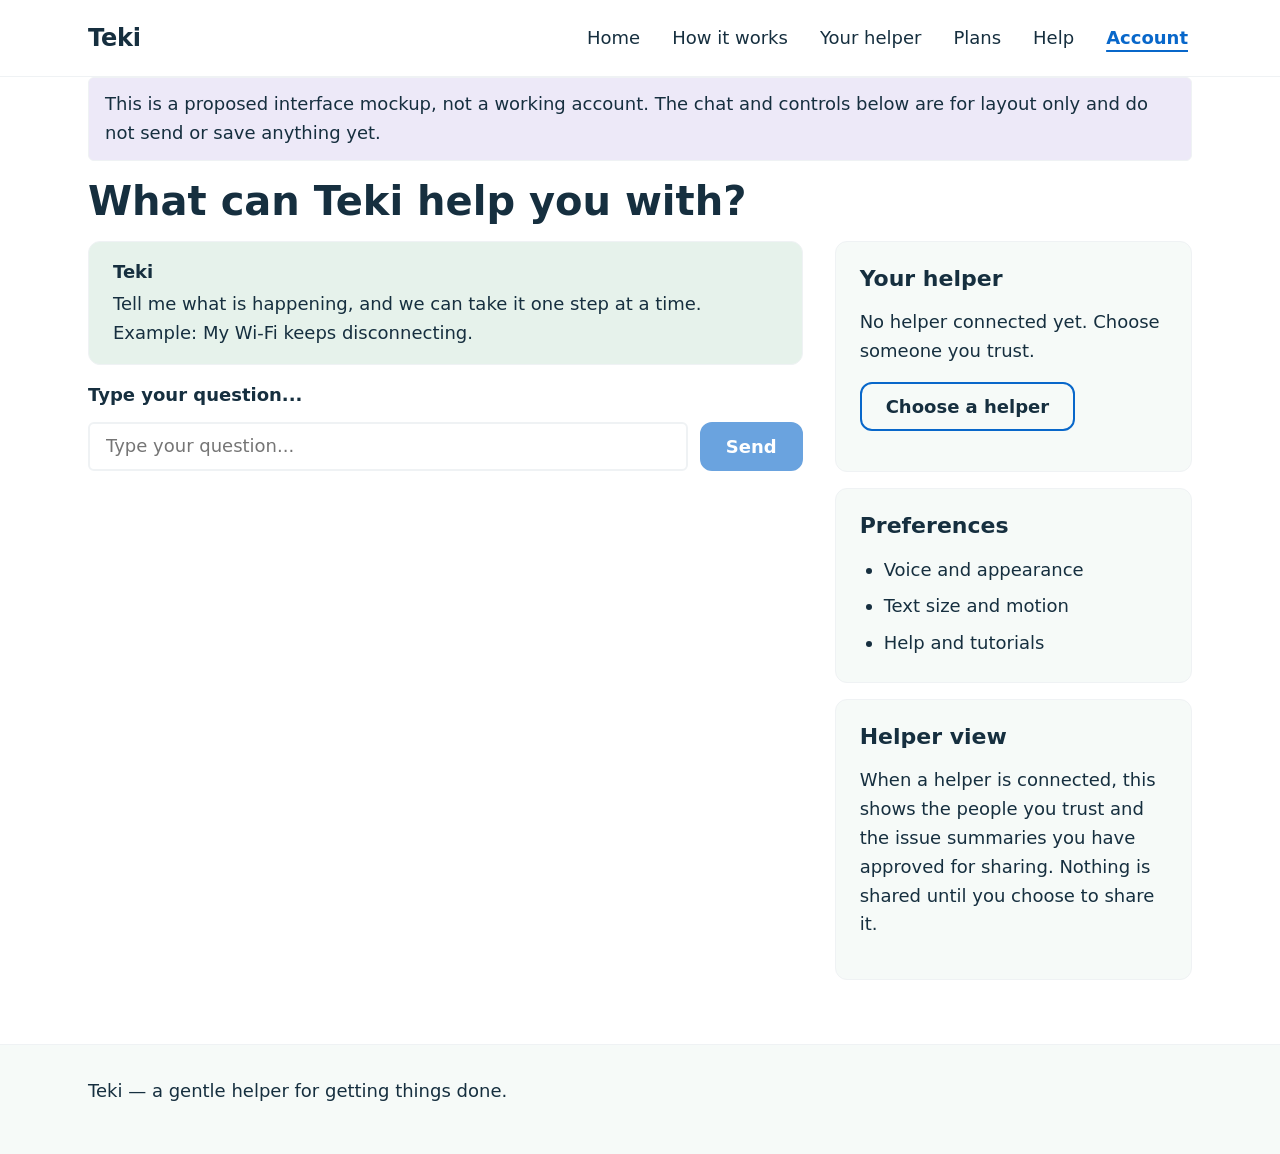
==== app.html @ 8a739b8d "feat: add signed-in mockup app.html with chat, helper panel, and preferences" ====
<!DOCTYPE html>
<html lang="en">
<head>
  <meta charset="utf-8">
  <meta name="viewport" content="width=device-width, initial-scale=1">
  <title>Account — Teki</title>
  <link rel="stylesheet" href="styles.css">
</head>
<body>
  <a class="skip-link" href="#main">Skip to content</a>
  <header class="site-header">
    <div class="container">
      <a class="brand" href="index.html">Teki</a>
      <nav class="nav" aria-label="Main">
        <a href="index.html">Home</a>
        <a href="how-it-works.html">How it works</a>
        <a href="your-helper.html">Your helper</a>
        <a href="plans.html">Plans</a>
        <a href="help.html">Help</a>
        <a href="app.html" class="active" aria-current="page">Account</a>
      </nav>
    </div>
  </header>

  <main id="main">
    <section class="container" aria-label="Mockup notice">
      <p class="notice" role="note">This is a proposed interface mockup, not a working account. The chat and controls below are for layout only and do not send or save anything yet.</p>
    </section>

    <section class="container" aria-labelledby="workspace-title">
      <h1 id="workspace-title">What can Teki help you with?</h1>

      <div class="app-layout">
        <div class="chat" aria-labelledby="chat-title">
          <h2 id="chat-title" class="visually-hidden">Chat with Teki</h2>

          <div class="chat-bubble" role="group" aria-label="Message from Teki">
            <p class="chat-from">Teki</p>
            <p>Tell me what is happening, and we can take it one step at a time. Example: My Wi-Fi keeps disconnecting.</p>
          </div>

          <form class="chat-input" aria-label="Send a message to Teki (mockup)">
            <label for="chat-message">Type your question...</label>
            <input type="text" id="chat-message" name="chat-message" placeholder="Type your question..." disabled>
            <button type="button" class="btn btn-primary" disabled>Send</button>
          </form>
        </div>

        <aside class="app-side" aria-labelledby="side-title">
          <h2 id="side-title" class="visually-hidden">Your account</h2>

          <div class="panel" aria-labelledby="helper-title">
            <h3 id="helper-title">Your helper</h3>
            <p>No helper connected yet. Choose someone you trust.</p>
            <p><button type="button" class="btn btn-secondary">Choose a helper</button></p>
          </div>

          <div class="panel" aria-labelledby="prefs-title">
            <h3 id="prefs-title">Preferences</h3>
            <ul class="prefs-list">
              <li>Voice and appearance</li>
              <li>Text size and motion</li>
              <li>Help and tutorials</li>
            </ul>
          </div>

          <div class="panel" aria-labelledby="helper-view-title">
            <h3 id="helper-view-title">Helper view</h3>
            <p>When a helper is connected, this shows the people you trust and the issue summaries you have approved for sharing. Nothing is shared until you choose to share it.</p>
          </div>
        </aside>
      </div>
    </section>
  </main>

  <footer class="site-footer">
    <div class="container">
      <p>Teki &mdash; a gentle helper for getting things done.</p>
    </div>
  </footer>

  <script src="main.js"></script>
</body>
</html>
---- styles.css ----
/* ==========================================================================
   Teki — shared styles
   Hand-authored, no build step. Palette sampled from the proposal PDF.
   ========================================================================== */

/* ---- Design tokens ------------------------------------------------------ */
:root {
  /* Palette */
  --ink: #162f3f;
  --blue: #0867ca;
  --bg: #ffffff;
  --bg-soft: #f6faf8;
  --card-mint: #e6f2eb;
  --card-lavender: #ede9f8;
  --card-blue: #e8f2fb;
  --card-grey: #eff2f4;

  /* Spacing scale */
  --space-1: 0.25rem;
  --space-2: 0.5rem;
  --space-3: 0.75rem;
  --space-4: 1rem;
  --space-5: 1.5rem;
  --space-6: 2rem;
  --space-7: 3rem;
  --space-8: 4rem;

  /* Radius */
  --radius-sm: 6px;
  --radius: 12px;
  --radius-lg: 20px;

  /* Elevation */
  --shadow: 0 1px 2px rgba(22, 47, 63, 0.06), 0 6px 18px rgba(22, 47, 63, 0.08);
  --shadow-hover: 0 2px 4px rgba(22, 47, 63, 0.08), 0 12px 28px rgba(22, 47, 63, 0.14);

  /* Layout */
  --maxw: 72rem;
}

/* ---- Reset / base ------------------------------------------------------- */
*,
*::before,
*::after {
  box-sizing: border-box;
}

html {
  -webkit-text-size-adjust: 100%;
}

body {
  margin: 0;
  font-family: system-ui, -apple-system, "Segoe UI", Roboto, Helvetica, Arial,
    sans-serif;
  font-size: 1.125rem;
  line-height: 1.6;
  color: var(--ink);
  background: var(--bg);
}

img,
svg {
  max-width: 100%;
  height: auto;
}

/* Headings — clear descending scale */
h1,
h2,
h3,
h4 {
  line-height: 1.2;
  color: var(--ink);
  margin: 0 0 var(--space-4);
}

h1 {
  font-size: 2.5rem;
}

h2 {
  font-size: 1.875rem;
}

h3 {
  font-size: 1.375rem;
}

h4 {
  font-size: 1.125rem;
}

p {
  margin: 0 0 var(--space-4);
}

a {
  color: var(--blue);
}

/* Shared content width wrapper */
.container {
  width: 100%;
  max-width: var(--maxw);
  margin-inline: auto;
  padding-inline: var(--space-5);
}

/* ---- Skip link ---------------------------------------------------------- */
.skip-link {
  position: absolute;
  left: -9999px;
  top: 0;
  z-index: 1000;
  padding: var(--space-3) var(--space-4);
  background: var(--blue);
  color: #ffffff;
  border-radius: 0 0 var(--radius-sm) 0;
  text-decoration: none;
  font-weight: 600;
}

.skip-link:focus {
  left: 0;
}

/* ---- Header / nav ------------------------------------------------------- */
.site-header {
  border-bottom: 1px solid var(--card-grey);
  background: var(--bg);
}

.site-header .container {
  display: flex;
  flex-wrap: wrap;
  align-items: center;
  gap: var(--space-4) var(--space-6);
  padding-block: var(--space-4);
}

.brand {
  font-size: 1.5rem;
  font-weight: 700;
  color: var(--ink);
  text-decoration: none;
  letter-spacing: -0.01em;
}

.nav {
  display: flex;
  flex-wrap: wrap;
  align-items: center;
  gap: var(--space-2) var(--space-5);
  margin-left: auto;
}

.nav a {
  display: inline-flex;
  align-items: center;
  min-height: 44px;
  padding: var(--space-1) var(--space-1);
  color: var(--ink);
  text-decoration: none;
  font-weight: 500;
}

.nav a:hover {
  color: var(--blue);
}

.nav a.active {
  color: var(--blue);
  font-weight: 700;
  text-decoration: underline;
  text-underline-offset: 6px;
  text-decoration-thickness: 2px;
}

/* ---- Footer ------------------------------------------------------------- */
.site-footer {
  margin-top: var(--space-8);
  border-top: 1px solid var(--card-grey);
  background: var(--bg-soft);
  color: var(--ink);
}

.site-footer .container {
  padding-block: var(--space-6);
}

/* ---- Buttons ------------------------------------------------------------ */
.btn {
  display: inline-flex;
  align-items: center;
  justify-content: center;
  min-height: 44px;
  min-width: 44px;
  padding: var(--space-3) var(--space-5);
  border: 2px solid transparent;
  border-radius: var(--radius);
  font: inherit;
  font-weight: 600;
  line-height: 1.2;
  text-decoration: none;
  cursor: pointer;
  background: var(--card-grey);
  color: var(--ink);
}

.btn-primary {
  background: var(--blue);
  border-color: var(--blue);
  color: #ffffff; /* white on #0867ca ~5.3:1 — passes AA */
}

.btn-primary:hover {
  background: #0a5bb0;
  border-color: #0a5bb0;
}

.btn-secondary {
  background: transparent;
  border-color: var(--blue);
  color: var(--ink);
}

.btn-secondary:hover {
  background: var(--card-blue);
}

.btn[disabled],
.btn[aria-disabled="true"] {
  opacity: 0.6;
  cursor: not-allowed;
}

/* ---- Cards -------------------------------------------------------------- */
.card {
  padding: var(--space-5);
  border-radius: var(--radius);
  background: var(--card-grey);
  box-shadow: var(--shadow);
  transition: transform 0.15s ease, box-shadow 0.15s ease;
}

.card--mint {
  background: var(--card-mint);
}

.card--lavender {
  background: var(--card-lavender);
}

.card--blue {
  background: var(--card-blue);
}

.card--grey {
  background: var(--card-grey);
}

.card:hover,
.card:focus-within {
  transform: translateY(-3px);
  box-shadow: var(--shadow-hover);
}

/* ---- Panels (side-by-side helper layout) -------------------------------- */
.panel-group {
  display: grid;
  grid-template-columns: repeat(auto-fit, minmax(16rem, 1fr));
  gap: var(--space-5);
}

.panel {
  padding: var(--space-5);
  border-radius: var(--radius);
  background: var(--bg-soft);
  border: 1px solid var(--card-grey);
}

/* ---- Steps (ordered walkthrough) ---------------------------------------- */
.steps {
  list-style: none;
  counter-reset: step;
  margin: 0;
  padding: 0;
  display: grid;
  gap: var(--space-5);
}

.steps > li {
  counter-increment: step;
  position: relative;
  padding-left: calc(var(--space-7) + var(--space-2));
}

.steps > li::before {
  content: counter(step);
  position: absolute;
  left: 0;
  top: 0;
  width: var(--space-7);
  height: var(--space-7);
  display: inline-flex;
  align-items: center;
  justify-content: center;
  border-radius: 50%;
  background: var(--blue);
  color: #ffffff;
  font-weight: 700;
}

/* ---- Plan cards --------------------------------------------------------- */
.plan-grid {
  display: grid;
  grid-template-columns: repeat(auto-fit, minmax(16rem, 1fr));
  gap: var(--space-5);
}

.plan-card {
  padding: var(--space-6);
  border-radius: var(--radius-lg);
  background: var(--bg-soft);
  border: 1px solid var(--card-grey);
  box-shadow: var(--shadow);
  display: flex;
  flex-direction: column;
  gap: var(--space-3);
}

/* ---- Topic grid (help topics) ------------------------------------------- */
.topic-grid {
  display: grid;
  grid-template-columns: repeat(auto-fit, minmax(14rem, 1fr));
  gap: var(--space-4);
}

/* ---- Media placeholder (animation / video box) -------------------------- */
.media-placeholder {
  display: flex;
  flex-direction: column;
  align-items: center;
  justify-content: center;
  gap: var(--space-3);
  min-height: 16rem;
  padding: var(--space-5);
  border-radius: var(--radius);
  background: var(--card-blue);
  border: 2px dashed var(--blue);
  text-align: center;
}

/* Animated state — motion only runs when reduced motion is NOT requested */
.media-placeholder.playing {
  animation: teki-pulse 1.6s ease-in-out infinite;
}

@keyframes teki-pulse {
  0%,
  100% {
    transform: scale(1);
  }
  50% {
    transform: scale(1.03);
  }
}

/* ---- Eyebrow label (section kicker) ------------------------------------- */
.eyebrow {
  margin-bottom: var(--space-2);
  font-size: 0.875rem;
  font-weight: 700;
  letter-spacing: 0.08em;
  text-transform: uppercase;
  color: var(--blue);
}

/* ---- Mockup notice ------------------------------------------------------ */
.notice {
  padding: var(--space-3) var(--space-4);
  border-radius: var(--radius-sm);
  background: var(--card-lavender);
  border: 1px solid var(--card-grey);
}

/* ---- App (signed-in mockup) layout -------------------------------------- */
.app-layout {
  display: grid;
  grid-template-columns: minmax(0, 2fr) minmax(16rem, 1fr);
  gap: var(--space-6);
  align-items: start;
}

.chat {
  display: grid;
  gap: var(--space-4);
}

.chat-bubble {
  padding: var(--space-4) var(--space-5);
  border-radius: var(--radius);
  background: var(--card-mint);
  border: 1px solid var(--card-grey);
}

.chat-from {
  margin-bottom: var(--space-1);
  font-weight: 700;
}

.chat-bubble p:last-child {
  margin-bottom: 0;
}

.chat-input {
  display: flex;
  flex-wrap: wrap;
  align-items: center;
  gap: var(--space-3);
}

.chat-input label {
  flex-basis: 100%;
  font-weight: 600;
}

.chat-input input {
  flex: 1 1 14rem;
  min-height: 44px;
  padding: var(--space-2) var(--space-4);
  font: inherit;
  color: var(--ink);
  background: var(--bg);
  border: 2px solid var(--card-grey);
  border-radius: var(--radius-sm);
}

.app-side {
  display: grid;
  gap: var(--space-4);
}

.prefs-list {
  margin: 0;
  padding-left: var(--space-5);
  display: grid;
  gap: var(--space-2);
}

/* ---- Visually hidden (available to assistive tech) ---------------------- */
.visually-hidden {
  position: absolute;
  width: 1px;
  height: 1px;
  margin: -1px;
  padding: 0;
  border: 0;
  overflow: hidden;
  clip: rect(0 0 0 0);
  clip-path: inset(50%);
  white-space: nowrap;
}

/* ---- Accessibility: focus -------------------------------------------------
   Visible focus indicator. Never removed without a visible replacement. */
:focus-visible {
  outline: 3px solid var(--blue);
  outline-offset: 2px;
  border-radius: var(--radius-sm);
}

/* ---- Reduced motion ----------------------------------------------------- */
@media (prefers-reduced-motion: reduce) {
  *,
  *::before,
  *::after {
    animation-duration: 0.001ms !important;
    animation-iteration-count: 1 !important;
    transition-duration: 0.001ms !important;
    scroll-behavior: auto !important;
  }

  /* Even when the playing class is applied, keep the box motionless. */
  .media-placeholder.playing {
    animation: none !important;
    transform: none !important;
  }
}

/* ---- Responsive: single column on small screens ------------------------- */
@media (max-width: 640px) {
  h1 {
    font-size: 2rem;
  }

  h2 {
    font-size: 1.5rem;
  }

  .site-header .container {
    flex-direction: column;
    align-items: flex-start;
  }

  .nav {
    margin-left: 0;
    flex-direction: column;
    align-items: flex-start;
    width: 100%;
  }

  .app-layout,
  .panel-group,
  .plan-grid,
  .topic-grid {
    grid-template-columns: 1fr;
  }
}
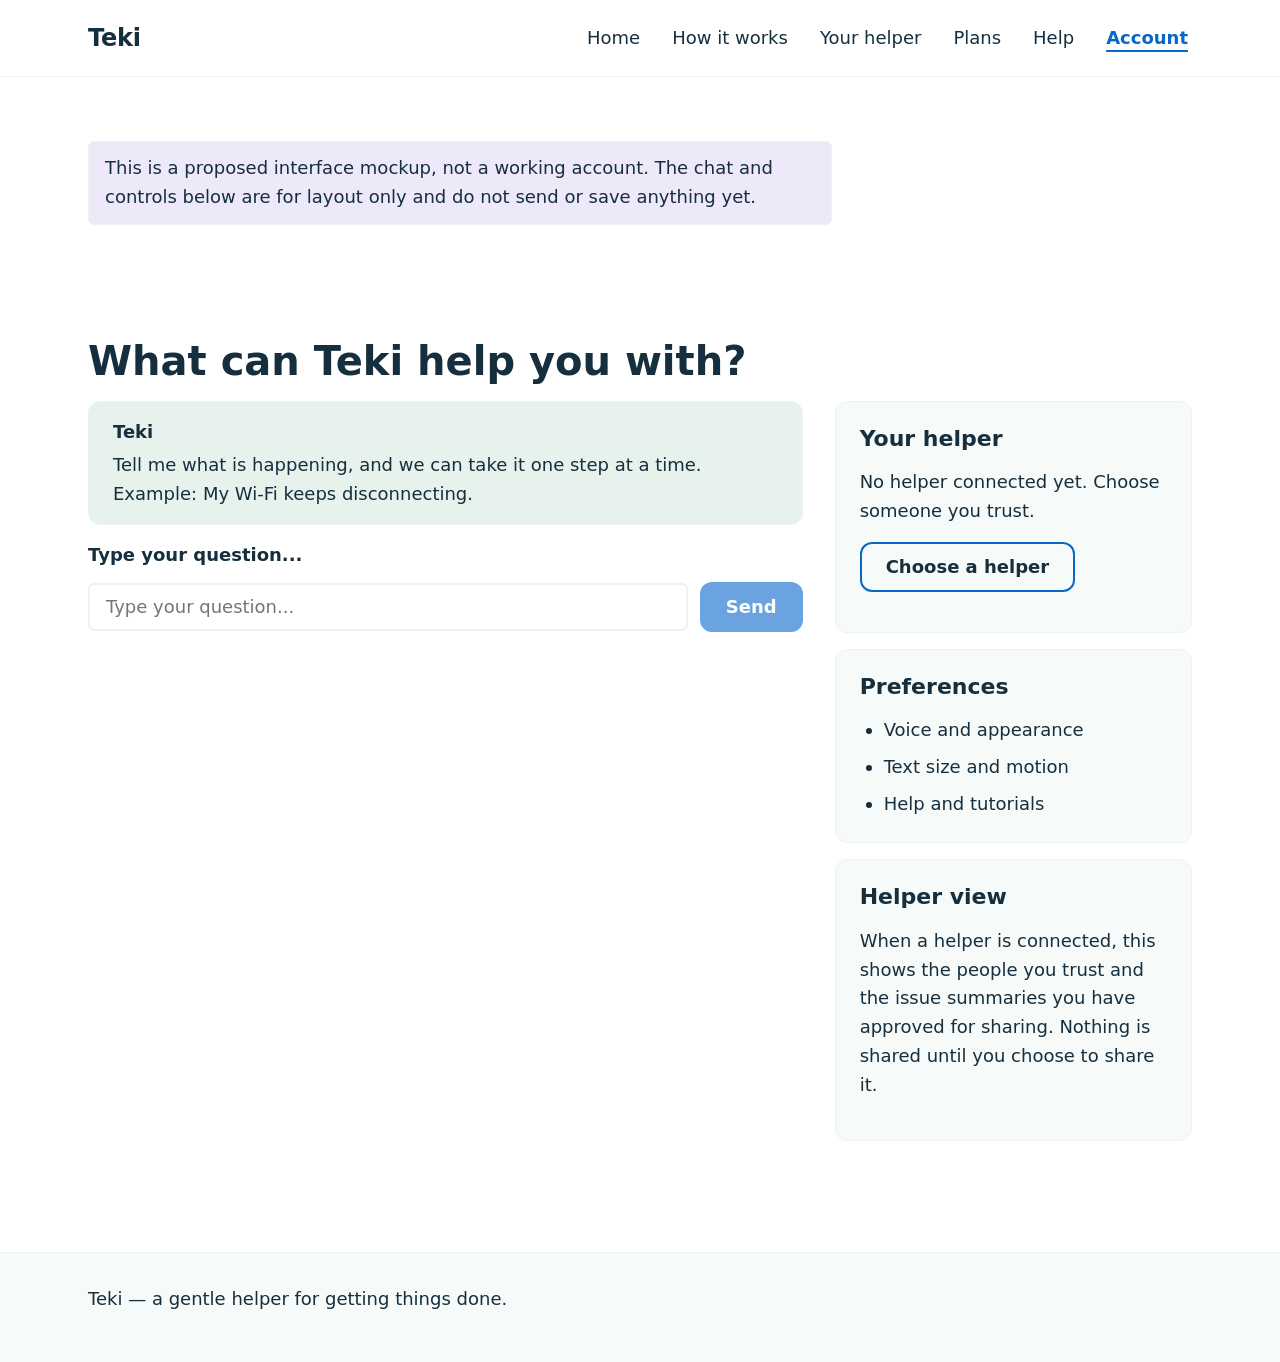
==== commit b3af6816: "feat: Apple-like visual polish — sticky frosted nav, scroll reveal, interactive cards Visual-only pa" ====
--- a/app.html
+++ b/app.html
@@ -23,11 +23,11 @@
   </header>
 
   <main id="main">
-    <section class="container" aria-label="Mockup notice">
+    <section class="container reveal" aria-label="Mockup notice">
       <p class="notice" role="note">This is a proposed interface mockup, not a working account. The chat and controls below are for layout only and do not send or save anything yet.</p>
     </section>
 
-    <section class="container" aria-labelledby="workspace-title">
+    <section class="container reveal" aria-labelledby="workspace-title">
       <h1 id="workspace-title">What can Teki help you with?</h1>
 
       <div class="app-layout">
--- a/styles.css
+++ b/styles.css
@@ -10,9 +10,17 @@
   --blue: #0867ca;
   --bg: #ffffff;
   --bg-soft: #f6faf8;
-  --card-mint: #e6f2eb;
-  --card-lavender: #ede9f8;
-  --card-blue: #e8f2fb;
+
+  /* Soft tints — still used for subtle surfaces (chat bubble, media box, etc.) */
+  --tint-mint: #e6f2eb;
+  --tint-lavender: #ede9f8;
+  --tint-blue: #e8f2fb;
+
+  /* Card colors — same pastel hues, a touch richer/more opaque than the
+     original near-white tints. Dark ink text keeps strong AA contrast. */
+  --card-mint: #a6d6bd;
+  --card-lavender: #c3b6ea;
+  --card-blue: #a9d1f0;
   --card-grey: #eff2f4;
 
   /* Spacing scale */
@@ -36,6 +44,17 @@
 
   /* Layout */
   --maxw: 72rem;
+
+  /* Motion & polish (additive — the calm base look is preserved) */
+  --ease-out: cubic-bezier(0.22, 1, 0.36, 1);
+  --ease-soft: cubic-bezier(0.4, 0, 0.2, 1);
+  --reveal-y: 20px;
+  --reveal-dur: 0.6s;
+  --radius-xl: 28px;
+  --shadow-lg: 0 2px 6px rgba(22, 47, 63, 0.07),
+    0 18px 40px rgba(22, 47, 63, 0.12);
+  --header-h: 4.25rem;
+  --display: clamp(2.25rem, 5vw + 1rem, 3.5rem);
 }
 
 /* ---- Reset / base ------------------------------------------------------- */
@@ -47,6 +66,7 @@
 
 html {
   -webkit-text-size-adjust: 100%;
+  scroll-behavior: smooth;
 }
 
 body {
@@ -97,6 +117,34 @@
 
 a {
   color: var(--blue);
+}
+
+/* ---- Vertical rhythm & readable measure --------------------------------- */
+main > section {
+  padding-block: var(--space-7);
+}
+
+/* The first section on each page (hero) gets extra breathing room. */
+main > section:first-child {
+  padding-block: var(--space-8) var(--space-7);
+}
+
+/* Comfortable line length for body copy (grids are left untouched). */
+main > section > p {
+  max-width: 65ch;
+}
+
+/* Larger, tighter display headline on the page hero. */
+main > section:first-child h1 {
+  font-size: var(--display);
+  letter-spacing: -0.02em;
+}
+
+/* Calm, slightly larger supporting line directly under the hero headline. */
+main > section:first-child h1 + p {
+  font-size: 1.25rem;
+  max-width: 60ch;
+  color: var(--ink);
 }
 
 /* Shared content width wrapper */
@@ -127,8 +175,33 @@
 
 /* ---- Header / nav ------------------------------------------------------- */
 .site-header {
+  position: sticky;
+  top: 0;
+  z-index: 100;
   border-bottom: 1px solid var(--card-grey);
+  /* Solid fallback first for browsers without backdrop-filter. */
   background: var(--bg);
+  transition: box-shadow 0.25s var(--ease-soft),
+    border-color 0.25s var(--ease-soft);
+}
+
+/* Frosted-glass treatment only where backdrop-filter is supported. */
+@supports ((-webkit-backdrop-filter: blur(1px)) or (backdrop-filter: blur(1px))) {
+  .site-header {
+    background: rgba(255, 255, 255, 0.72);
+    -webkit-backdrop-filter: blur(12px);
+    backdrop-filter: blur(12px);
+  }
+}
+
+.site-header.scrolled {
+  border-bottom-color: rgba(22, 47, 63, 0.12);
+  box-shadow: 0 6px 20px rgba(22, 47, 63, 0.08);
+}
+
+/* In-page anchors (incl. the skip link target) land below the sticky bar. */
+#main {
+  scroll-margin-top: calc(var(--header-h) + var(--space-4));
 }
 
 .site-header .container {
@@ -206,6 +279,14 @@
   cursor: pointer;
   background: var(--card-grey);
   color: var(--ink);
+  transition: transform 0.15s var(--ease-out),
+    box-shadow 0.2s var(--ease-out), background 0.2s var(--ease-out),
+    border-color 0.2s var(--ease-out);
+}
+
+.btn:hover {
+  transform: translateY(-1px);
+  box-shadow: var(--shadow);
 }
 
 .btn-primary {
@@ -226,7 +307,7 @@
 }
 
 .btn-secondary:hover {
-  background: var(--card-blue);
+  background: var(--tint-blue);
 }
 
 .btn[disabled],
@@ -237,11 +318,17 @@
 
 /* ---- Cards -------------------------------------------------------------- */
 .card {
-  padding: var(--space-5);
-  border-radius: var(--radius);
+  position: relative;
+  overflow: hidden;
+  display: flex;
+  flex-direction: column;
+  min-height: 12.5rem;
+  padding: var(--space-6);
+  border-radius: var(--radius-lg);
   background: var(--card-grey);
   box-shadow: var(--shadow);
-  transition: transform 0.15s ease, box-shadow 0.15s ease;
+  transition: transform 0.2s var(--ease-out),
+    box-shadow 0.25s var(--ease-out), background-color 0.25s var(--ease-out);
 }
 
 .card--mint {
@@ -262,8 +349,46 @@
 
 .card:hover,
 .card:focus-within {
-  transform: translateY(-3px);
-  box-shadow: var(--shadow-hover);
+  transform: translateY(-4px);
+  box-shadow: var(--shadow-lg);
+}
+
+/* Push the "Learn more" affordance to the bottom so cards line up. */
+.card > :last-child {
+  margin-top: auto;
+}
+
+/* ---- Stretched-link affordance (single clickable card) ------------------ */
+.card__link {
+  position: static;
+  margin-bottom: 0;
+  display: inline-flex;
+  align-items: center;
+  gap: 0.35em;
+  font-weight: 600;
+  /* --ink keeps AA contrast on all three card colors; underline marks it. */
+  color: var(--ink);
+  text-decoration: underline;
+  text-underline-offset: 4px;
+}
+
+.card__link .arrow {
+  /* Inherit --ink from the label so the whole affordance meets AA on every
+     card color; the nudge on hover is a transform, independent of color. */
+  color: inherit;
+  transition: transform 0.2s var(--ease-out);
+}
+
+.card:hover .card__link .arrow,
+.card:focus-within .card__link .arrow {
+  transform: translateX(4px);
+}
+
+/* The single <a> covers the whole card surface. */
+.card__link::after {
+  content: "";
+  position: absolute;
+  inset: 0;
 }
 
 /* ---- Panels (side-by-side helper layout) -------------------------------- */
@@ -347,9 +472,31 @@
   min-height: 16rem;
   padding: var(--space-5);
   border-radius: var(--radius);
-  background: var(--card-blue);
+  background: var(--tint-blue);
   border: 2px dashed var(--blue);
   text-align: center;
+}
+
+/* ---- Responsive video embed (HeyGen intro) ----------------------------- */
+.video-embed {
+  position: relative;
+  width: 100%;
+  max-width: 640px;
+  margin-block: var(--space-5);
+  margin-inline: auto;
+  aspect-ratio: 16 / 9;
+  border-radius: var(--radius);
+  overflow: hidden;
+  box-shadow: var(--shadow);
+  background: var(--tint-blue);
+}
+
+.video-embed iframe {
+  position: absolute;
+  inset: 0;
+  width: 100%;
+  height: 100%;
+  border: 0;
 }
 
 /* Animated state — motion only runs when reduced motion is NOT requested */
@@ -381,7 +528,7 @@
 .notice {
   padding: var(--space-3) var(--space-4);
   border-radius: var(--radius-sm);
-  background: var(--card-lavender);
+  background: var(--tint-lavender);
   border: 1px solid var(--card-grey);
 }
 
@@ -401,7 +548,7 @@
 .chat-bubble {
   padding: var(--space-4) var(--space-5);
   border-radius: var(--radius);
-  background: var(--card-mint);
+  background: var(--tint-mint);
   border: 1px solid var(--card-grey);
 }
 
@@ -471,6 +618,38 @@
   border-radius: var(--radius-sm);
 }
 
+/* ---- Scroll reveal ------------------------------------------------------
+   Default (no-JS / unsupported) state is the FINAL visible state: .reveal has
+   no hidden styles here. Only when main.js adds `js-reveal` to <html> do the
+   targets start hidden and animate to visible via `is-visible`. */
+.reveal {
+  /* Intentionally empty by default — everything is visible without JS. */
+}
+
+html.js-reveal .reveal {
+  opacity: 0;
+  transform: translateY(var(--reveal-y));
+  transition: opacity var(--reveal-dur) var(--ease-out),
+    transform var(--reveal-dur) var(--ease-out);
+  will-change: opacity, transform;
+}
+
+html.js-reveal .reveal.is-visible {
+  opacity: 1;
+  transform: none;
+}
+
+/* Gentle stagger for grids of cards. */
+html.js-reveal .reveal.is-visible.reveal--d1 {
+  transition-delay: 0.08s;
+}
+html.js-reveal .reveal.is-visible.reveal--d2 {
+  transition-delay: 0.16s;
+}
+html.js-reveal .reveal.is-visible.reveal--d3 {
+  transition-delay: 0.24s;
+}
+
 /* ---- Reduced motion ----------------------------------------------------- */
 @media (prefers-reduced-motion: reduce) {
   *,
@@ -482,10 +661,43 @@
     scroll-behavior: auto !important;
   }
 
+  html {
+    scroll-behavior: auto !important;
+  }
+
   /* Even when the playing class is applied, keep the box motionless. */
   .media-placeholder.playing {
     animation: none !important;
     transform: none !important;
+  }
+
+  /* Reveal targets are always fully visible, with no transform/transition,
+     even if the JS hook class is present. */
+  html.js-reveal .reveal,
+  html.js-reveal .reveal.is-visible {
+    opacity: 1 !important;
+    transform: none !important;
+    transition: none !important;
+  }
+
+  /* Neutralize the card lift and arrow nudge. */
+  .card:hover,
+  .card:focus-within {
+    transform: none !important;
+  }
+  .card .card__link .arrow {
+    transition: none !important;
+    transform: none !important;
+  }
+
+  /* Neutralize the button lift. */
+  .btn:hover {
+    transform: none !important;
+  }
+
+  /* Suppress the header's shadow/border transition (end state is allowed). */
+  .site-header {
+    transition: none !important;
   }
 }
 
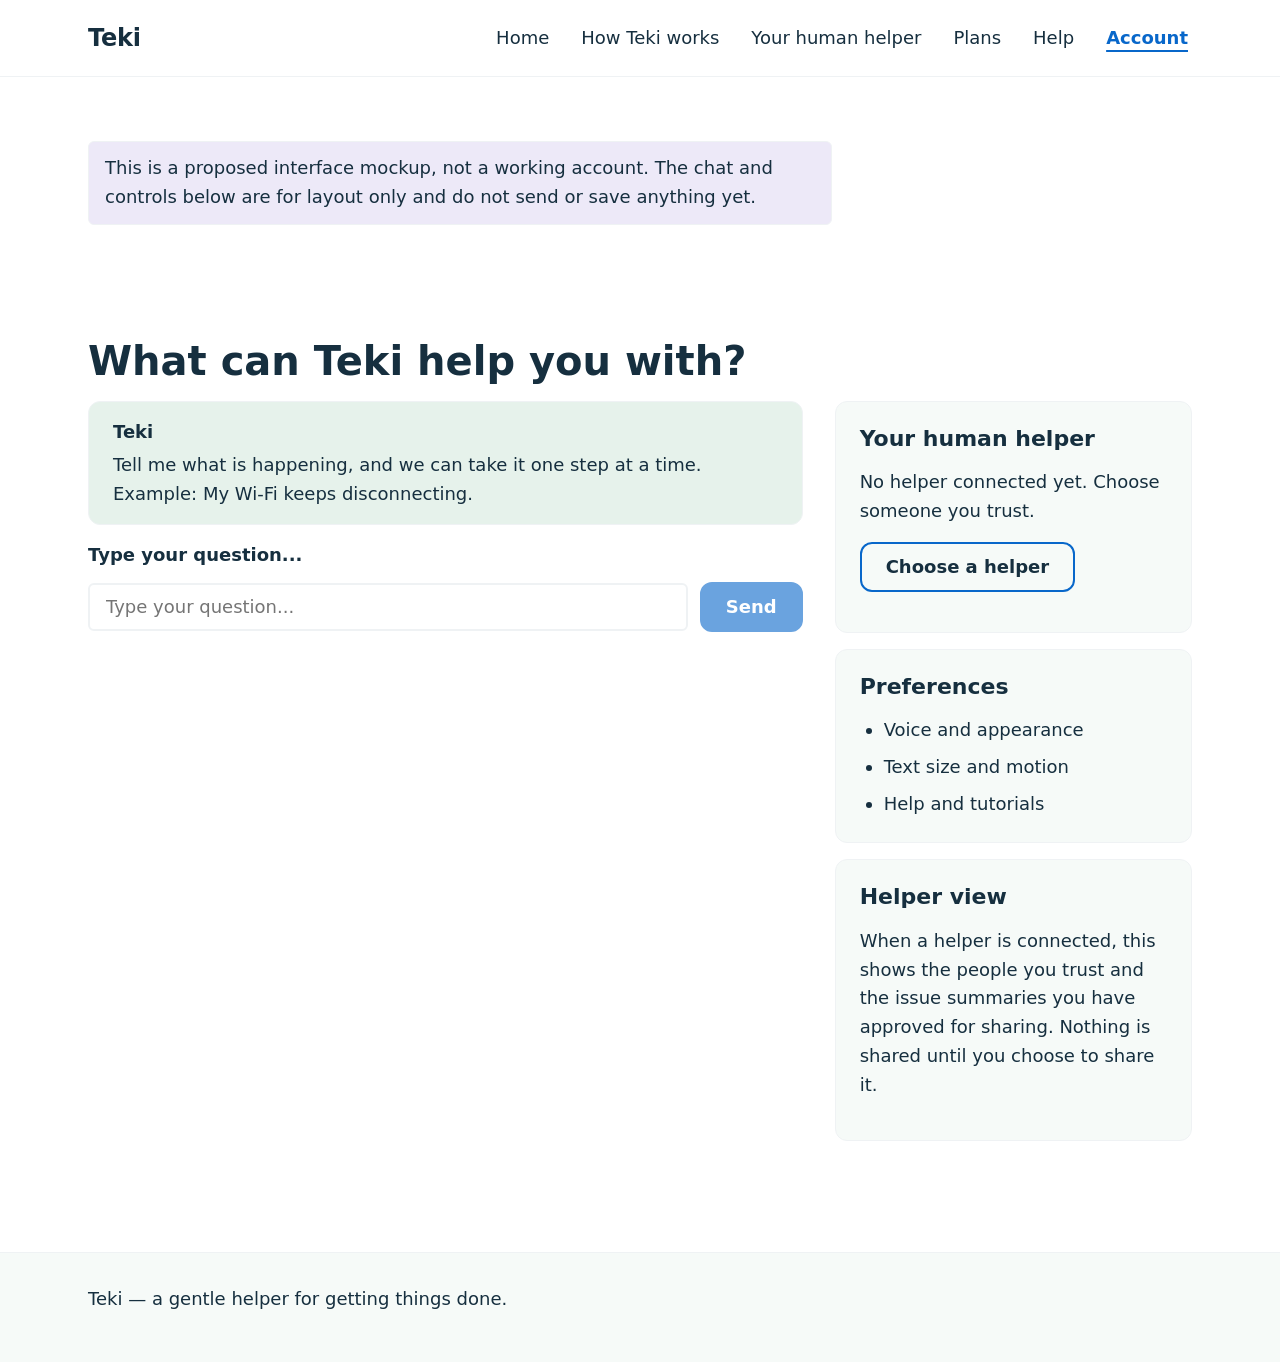
==== commit aab2ee62: "Update nav labels: How Teki works, Your human helper" ====
--- a/app.html
+++ b/app.html
@@ -13,8 +13,8 @@
       <a class="brand" href="index.html">Teki</a>
       <nav class="nav" aria-label="Main">
         <a href="index.html">Home</a>
-        <a href="how-it-works.html">How it works</a>
-        <a href="your-helper.html">Your helper</a>
+        <a href="how-it-works.html">How Teki works</a>
+        <a href="your-helper.html">Your human helper</a>
         <a href="plans.html">Plans</a>
         <a href="help.html">Help</a>
         <a href="app.html" class="active" aria-current="page">Account</a>
@@ -50,7 +50,7 @@
           <h2 id="side-title" class="visually-hidden">Your account</h2>
 
           <div class="panel" aria-labelledby="helper-title">
-            <h3 id="helper-title">Your helper</h3>
+            <h3 id="helper-title">Your human helper</h3>
             <p>No helper connected yet. Choose someone you trust.</p>
             <p><button type="button" class="btn btn-secondary">Choose a helper</button></p>
           </div>
--- a/styles.css
+++ b/styles.css
@@ -477,6 +477,62 @@
   text-align: center;
 }
 
+/* ---- Plans page two-column layout -------------------------------------- */
+.plans-layout {
+  display: grid;
+  grid-template-columns: minmax(0, 1fr) minmax(0, 1.4fr);
+  gap: var(--space-6);
+  align-items: start;
+  margin-top: var(--space-6);
+}
+
+.plan-label {
+  font-size: 0.875rem;
+  font-weight: 700;
+  letter-spacing: 0.06em;
+  text-transform: uppercase;
+  color: var(--blue);
+  margin-bottom: var(--space-2);
+}
+
+.plan-name {
+  font-size: 1.25rem;
+  margin-bottom: var(--space-2);
+}
+
+.plan-price-display {
+  font-size: 3rem;
+  font-weight: 800;
+  letter-spacing: -0.03em;
+  color: var(--ink);
+  margin-bottom: var(--space-4);
+  line-height: 1;
+}
+
+.why-price-panel {
+  padding: var(--space-6);
+  border-radius: var(--radius);
+  background: var(--bg-soft);
+  border: 1px solid var(--card-grey);
+}
+
+.why-price-panel h2 {
+  margin-bottom: var(--space-4);
+}
+
+.plan-faq-note {
+  margin-top: var(--space-5);
+  font-weight: 600;
+  color: var(--ink);
+  opacity: 0.7;
+}
+
+@media (max-width: 640px) {
+  .plans-layout {
+    grid-template-columns: 1fr;
+  }
+}
+
 /* ---- Responsive video embed (HeyGen intro) ----------------------------- */
 .video-embed {
   position: relative;
@@ -610,6 +666,295 @@
   white-space: nowrap;
 }
 
+/* ---- Inline SVG icon utility -------------------------------------------- */
+.icon {
+  width: 1.5rem;
+  height: 1.5rem;
+  flex: none;
+  stroke: currentColor;
+  fill: none;
+  stroke-width: 2;
+  stroke-linecap: round;
+  stroke-linejoin: round;
+}
+
+/* Icon slot above a card/panel heading. */
+.card__icon,
+.panel__icon {
+  display: inline-flex;
+  align-items: center;
+  justify-content: center;
+  width: 3rem;
+  height: 3rem;
+  margin-bottom: var(--space-3);
+  border-radius: var(--radius);
+  background: rgba(255, 255, 255, 0.55);
+  color: var(--ink);
+}
+
+.card__icon .icon,
+.panel__icon .icon {
+  width: 1.75rem;
+  height: 1.75rem;
+}
+
+/* ---- Iconic stepper (how-it-works) -------------------------------------- */
+.steps--iconic {
+  gap: var(--space-6);
+}
+
+.steps--iconic > li {
+  padding: var(--space-5) var(--space-5) var(--space-5)
+    calc(var(--space-7) + var(--space-5));
+  border-radius: var(--radius-lg);
+  background: var(--bg-soft);
+  border: 1px solid var(--card-grey);
+  box-shadow: var(--shadow);
+}
+
+.steps--iconic > li::before {
+  left: var(--space-5);
+  top: var(--space-5);
+}
+
+/* Per-step icon sits to the right of the badge, aligned with the heading. */
+.step__icon {
+  display: inline-flex;
+  align-items: center;
+  justify-content: center;
+  width: 2.5rem;
+  height: 2.5rem;
+  margin-bottom: var(--space-3);
+  border-radius: var(--radius);
+  background: var(--tint-blue);
+  color: var(--blue);
+}
+
+/* ---- Feature band (full-width soft mission panel) ----------------------- */
+.feature-band {
+  padding: var(--space-7);
+  border-radius: var(--radius-lg);
+  background: var(--tint-mint);
+}
+
+.feature-band > :last-child {
+  margin-bottom: 0;
+}
+
+/* ---- Timeline (connecting-line numbered stepper) ------------------------ */
+.timeline {
+  list-style: none;
+  counter-reset: tl;
+  margin: 0 0 var(--space-5);
+  padding: 0;
+  display: grid;
+  gap: var(--space-5);
+}
+
+.timeline > li {
+  counter-increment: tl;
+  position: relative;
+  padding-left: calc(var(--space-7) + var(--space-4));
+  min-height: var(--space-7);
+}
+
+.timeline > li::before {
+  content: counter(tl);
+  position: absolute;
+  left: 0;
+  top: 0;
+  z-index: 1;
+  width: var(--space-7);
+  height: var(--space-7);
+  display: inline-flex;
+  align-items: center;
+  justify-content: center;
+  border-radius: 50%;
+  background: var(--blue);
+  color: #ffffff; /* white on #0867ca ~5.5:1 — passes AA */
+  font-weight: 700;
+}
+
+/* Connecting vertical line between badges. */
+.timeline > li:not(:last-child)::after {
+  content: "";
+  position: absolute;
+  left: calc(var(--space-7) / 2 - 1px);
+  top: var(--space-7);
+  bottom: calc(var(--space-5) * -1);
+  width: 2px;
+  background: var(--card-blue);
+}
+
+.timeline > li h3 {
+  margin: 0;
+  padding-top: calc((var(--space-7) - 1.2em) / 2);
+}
+
+/* ---- Icon-checked list -------------------------------------------------- */
+.check-list {
+  list-style: none;
+  margin: 0 0 var(--space-4);
+  padding: 0;
+  display: grid;
+  gap: var(--space-3);
+}
+
+.check-list > li {
+  position: relative;
+  display: flex;
+  align-items: flex-start;
+  gap: var(--space-3);
+}
+
+.check-list .icon {
+  color: var(--blue);
+  margin-top: 0.15em;
+}
+
+/* ---- Plan card: elevated centerpiece ------------------------------------ */
+.plan-card--feature {
+  max-width: 34rem;
+  margin-inline: auto;
+  padding: var(--space-7);
+  border-radius: var(--radius-xl);
+  box-shadow: var(--shadow-lg);
+  gap: var(--space-4);
+}
+
+.plan-price {
+  padding-bottom: var(--space-4);
+  margin-bottom: var(--space-2);
+  border-bottom: 1px solid var(--card-grey);
+}
+
+.plan-price h2 {
+  margin-bottom: var(--space-2);
+}
+
+.plan-price p {
+  margin-bottom: 0;
+  font-size: 1.375rem;
+  color: var(--blue);
+}
+
+/* ---- FAQ accordion ------------------------------------------------------ */
+.faq details {
+  border-bottom: 1px solid var(--card-grey);
+}
+
+.faq details:first-of-type {
+  border-top: 1px solid var(--card-grey);
+}
+
+.faq summary {
+  display: flex;
+  align-items: center;
+  justify-content: space-between;
+  gap: var(--space-4);
+  min-height: 44px;
+  padding: var(--space-4) var(--space-2);
+  cursor: pointer;
+  font-weight: 600;
+  font-size: 1.125rem;
+  list-style: none;
+}
+
+.faq summary::-webkit-details-marker {
+  display: none;
+}
+
+/* CSS-drawn rotating chevron indicator. */
+.faq summary::after {
+  content: "";
+  flex: none;
+  width: 0.65rem;
+  height: 0.65rem;
+  border-right: 2px solid var(--blue);
+  border-bottom: 2px solid var(--blue);
+  transform: rotate(45deg);
+  transition: transform 0.2s var(--ease-out);
+}
+
+.faq details[open] summary::after {
+  transform: rotate(-135deg);
+}
+
+.faq details > p {
+  margin: 0 0 var(--space-4);
+  padding-inline: var(--space-2);
+  max-width: 65ch;
+}
+
+/* ---- Search box (help) -------------------------------------------------- */
+.search-box {
+  position: relative;
+  max-width: 34rem;
+  margin-bottom: var(--space-3);
+}
+
+.search-box label {
+  display: block;
+  margin-bottom: var(--space-2);
+  font-weight: 600;
+}
+
+.search-box .icon {
+  position: absolute;
+  left: var(--space-4);
+  bottom: 0.85rem;
+  color: var(--blue);
+  pointer-events: none;
+}
+
+.search-box input {
+  width: 100%;
+  min-height: 48px;
+  padding: var(--space-3) var(--space-4) var(--space-3)
+    calc(var(--space-6) + var(--space-4));
+  font: inherit;
+  color: var(--ink);
+  background: var(--bg);
+  border: 2px solid var(--card-grey);
+  border-radius: 999px;
+  transition: border-color 0.2s var(--ease-out),
+    box-shadow 0.2s var(--ease-out);
+}
+
+.search-box input:focus {
+  border-color: var(--blue);
+}
+
+.search-box input:focus-visible {
+  outline: 3px solid var(--blue);
+  outline-offset: 2px;
+}
+
+/* ---- Media card (help tutorial) ----------------------------------------- */
+.media-card {
+  padding: var(--space-6);
+  border-radius: var(--radius-lg);
+  background: var(--bg-soft);
+  border: 1px solid var(--card-grey);
+  box-shadow: var(--shadow);
+}
+
+.media-card .media-placeholder {
+  margin-bottom: var(--space-6);
+}
+
+.transcript {
+  margin-top: var(--space-4);
+  padding: var(--space-5);
+  border-radius: var(--radius);
+  background: var(--tint-blue);
+  border: 1px solid var(--card-grey);
+}
+
+.transcript > :last-child {
+  margin-bottom: 0;
+}
+
 /* ---- Accessibility: focus -------------------------------------------------
    Visible focus indicator. Never removed without a visible replacement. */
 :focus-visible {
@@ -699,6 +1044,16 @@
   .site-header {
     transition: none !important;
   }
+
+  /* FAQ chevron: no rotation animation (open/closed end state still shown). */
+  .faq summary::after {
+    transition: none !important;
+  }
+
+  /* Search field: no focus transition. */
+  .search-box input {
+    transition: none !important;
+  }
 }
 
 /* ---- Responsive: single column on small screens ------------------------- */
